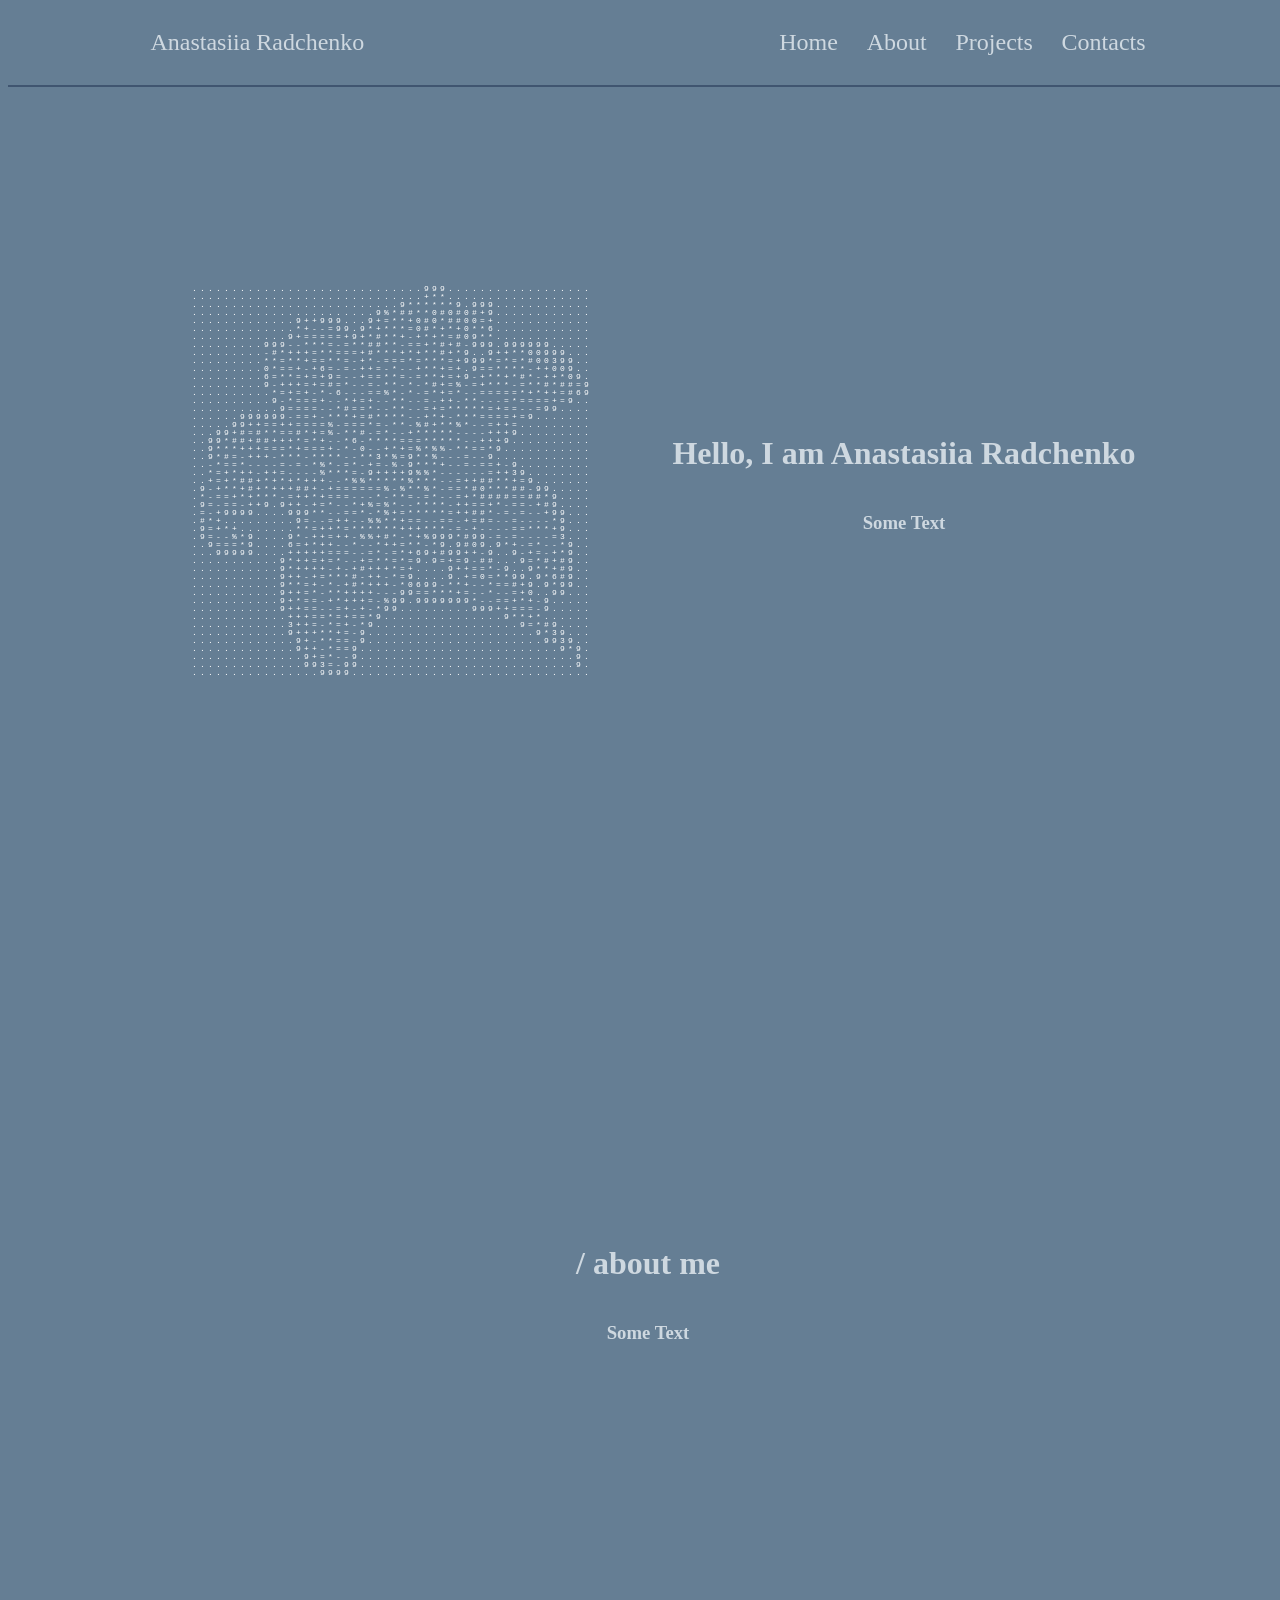
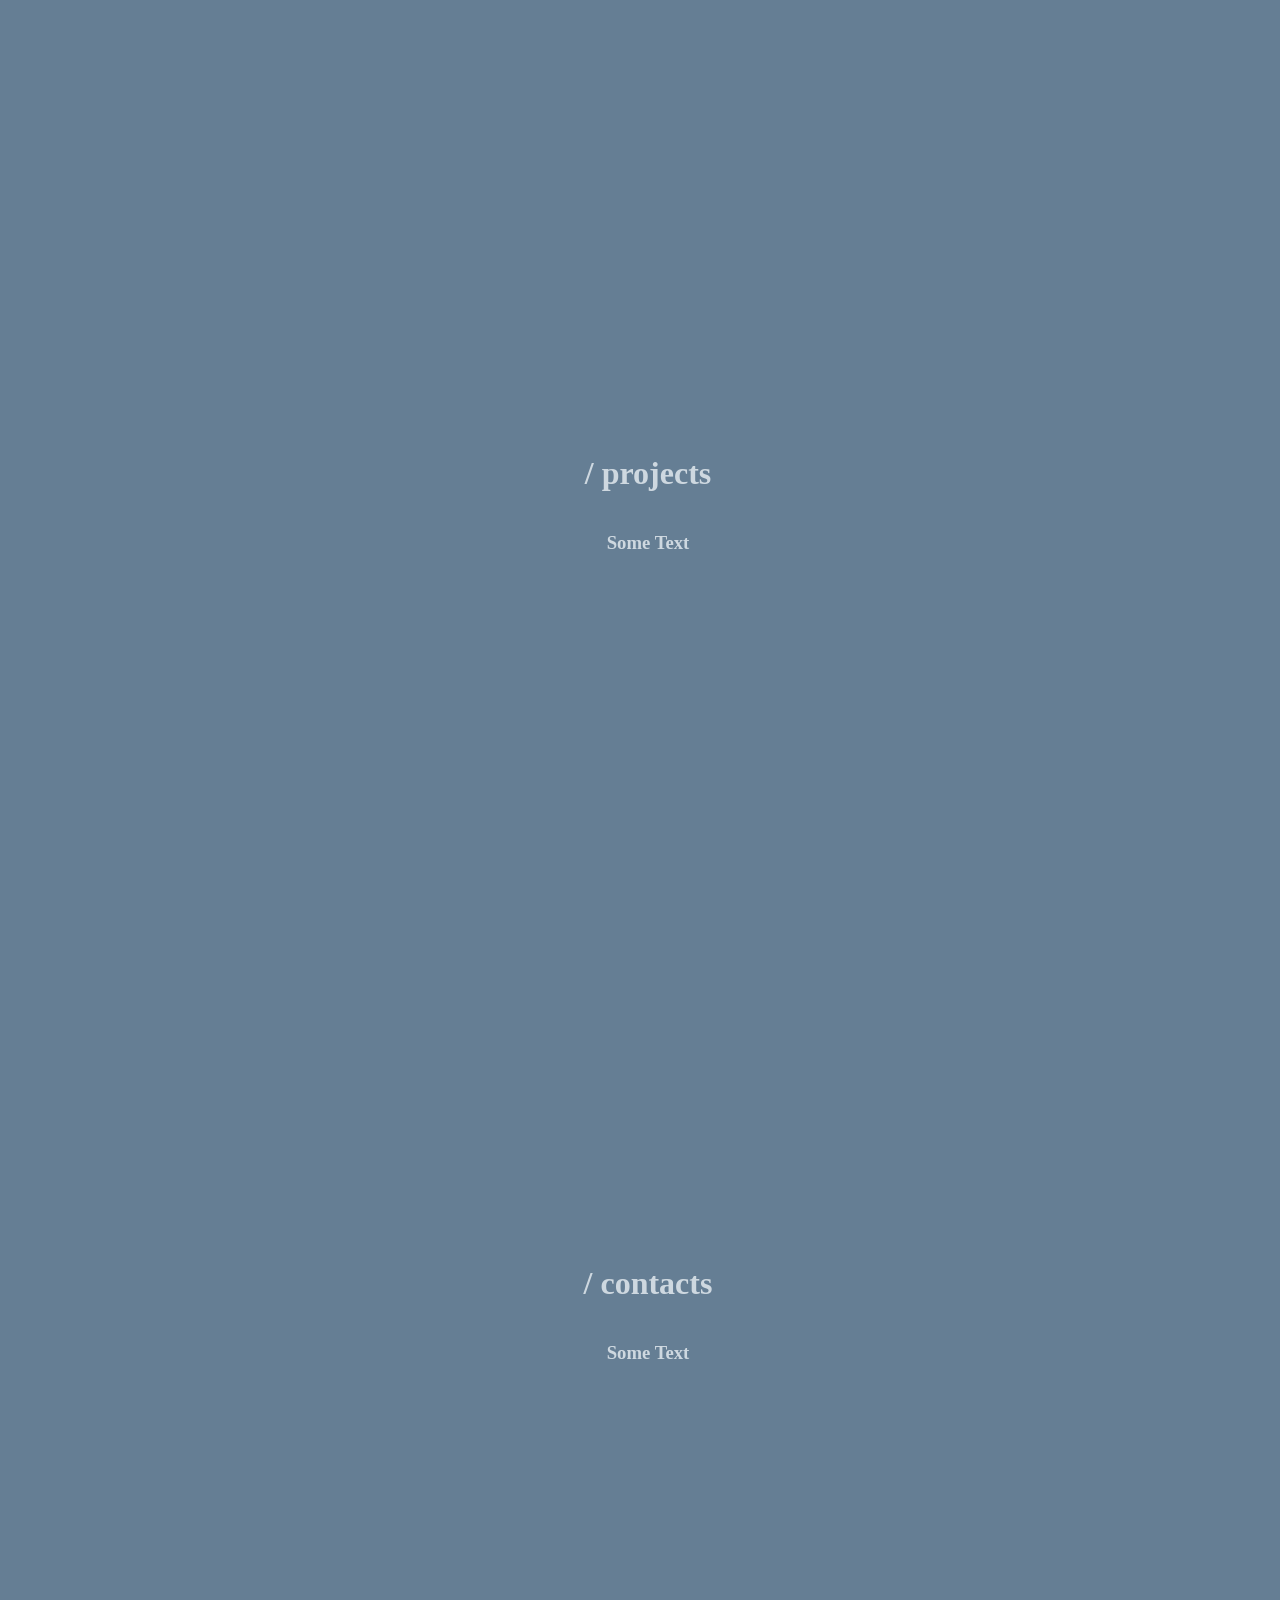
==== main.html @ add52564 "initial commit" ====
<!DOCTYPE html>
<html lang="en">
<head>
  <meta charset="UTF-8">
  <meta name="viewport" content="width=device-width, initial-scale=1.0">
  <title>Document</title>
  <link rel="stylesheet" href="/styles.css">
</head>
<body>
    <div class="navigation">
        <nav class="navbar">
            <ul>
                <li class="name"><a href="./main.html">Anastasiia Radchenko</a></li>
                <li><a href="#home">Home</a></li>
                <li><a href="#about">About</a></li>
                <li><a href="#projects">Projects</a></li>
                <li><a href="#contacts">Contacts</a></li>
            </ul>
        </nav>
    </div>

    <div class="app">
        <div class="home" id="home">
            <div class="home-something">
                <canvas id="myCanvas" class="bebe" style="width: 400px; height: 400px; cursor: crosshair; touch-action: none" width="400" height="400"></canvas>
            </div>
            <div class="home-intro">
                <h1>Hello, I am Anastasiia Radchenko</h1>
                <h3>Some Text</h3>
            </div>
        </div>

        <div id="about" class="about">
            <h1>/ about me</h1>
            <h3>Some Text</h3>
        </div>

        <div id="projects" class="projects">
            <h1>/ projects</h1>
            <h3>Some Text</h3>
        </div>

        <div id="contacts" class="projects">
            <h1>/ contacts</h1>
            <h3>Some Text</h3>
        </div>
    </div>

    <script src="/canvas.js"></script>
</body>
</html>
---- styles.css ----
body {
    display: flex;
    justify-content: center;
    width: 100%;
    background-color: rgb(101, 126, 148);
    color: rgb(206, 216, 224);
    overflow-y: auto;
    overflow-x: hidden;
}

html {
    scroll-behavior: smooth;
}

.app {
    display: flex;
    flex-direction: column;
    width: 80%;
    justify-content: center;
    padding-top: 70px;
}

.navbar {
    display: flex;
    flex-direction: row;
    justify-content: center;
    background-color:  rgb(101, 126, 148);
}

.navigation {
    justify-content: center;
    position: fixed;
    min-width: 100%;
    top: 0;
    z-index: 1000;
    margin-top: 0;
    border-bottom: solid rgb(64, 85, 112) 2px;
}

ul {
  list-style-type: none;
  margin: 0;
  padding: 1rem 0;
  display: flex;
  justify-content: center;
  width: 80%;
  margin: 0 auto;
}

ul li a {
    display: block;
    color: rgb(206, 216, 224);
    padding: 0.8rem 0.9rem;
    text-decoration: none;
    font-size: 1.5rem;
}

ul li a:hover {
    color: rgb(62, 88, 109);
}

li.name {
    margin-right: auto;
}

li.name a{
    display: flex;
    justify-content: flex-start;
    color: rgb(206, 216, 224);
}

.home {
    display: grid;
    grid-template-columns: 1fr 1fr;
    flex-direction: row;
    align-items: center;
    min-height: 90vh;
}

.home-intro {
    display: flex;
    flex-direction: column;
    align-items: center;
    justify-content: center10;
}

.home-something {
    display: flex;
    justify-content: center;
}

.about {
    display: flex;
    justify-content: center;
    flex-direction: column;
    align-items: center;
    min-height: 90vh;
}

.projects {
    display: flex;
    justify-content: center;
    flex-direction: column;
    align-items: center;
    min-height: 90vh;
}

.bebe {
    background-color: transparent;
}
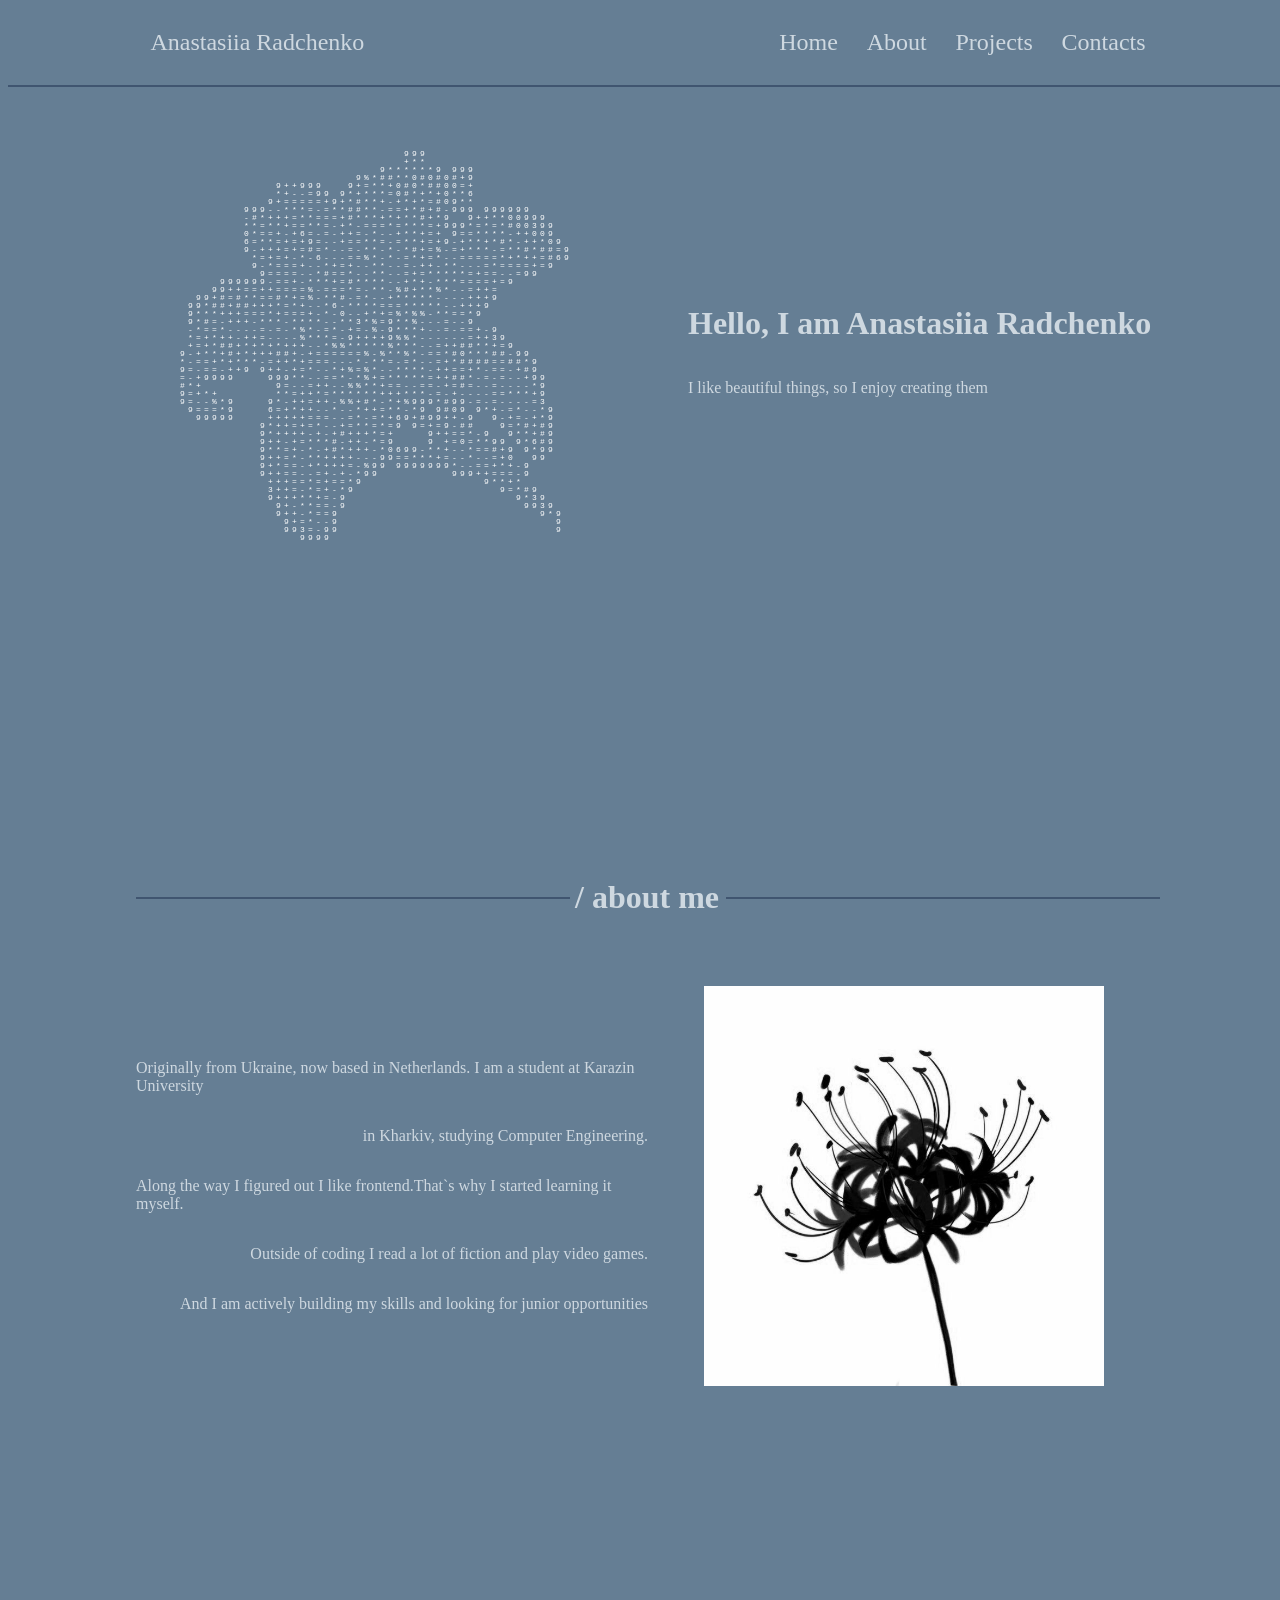
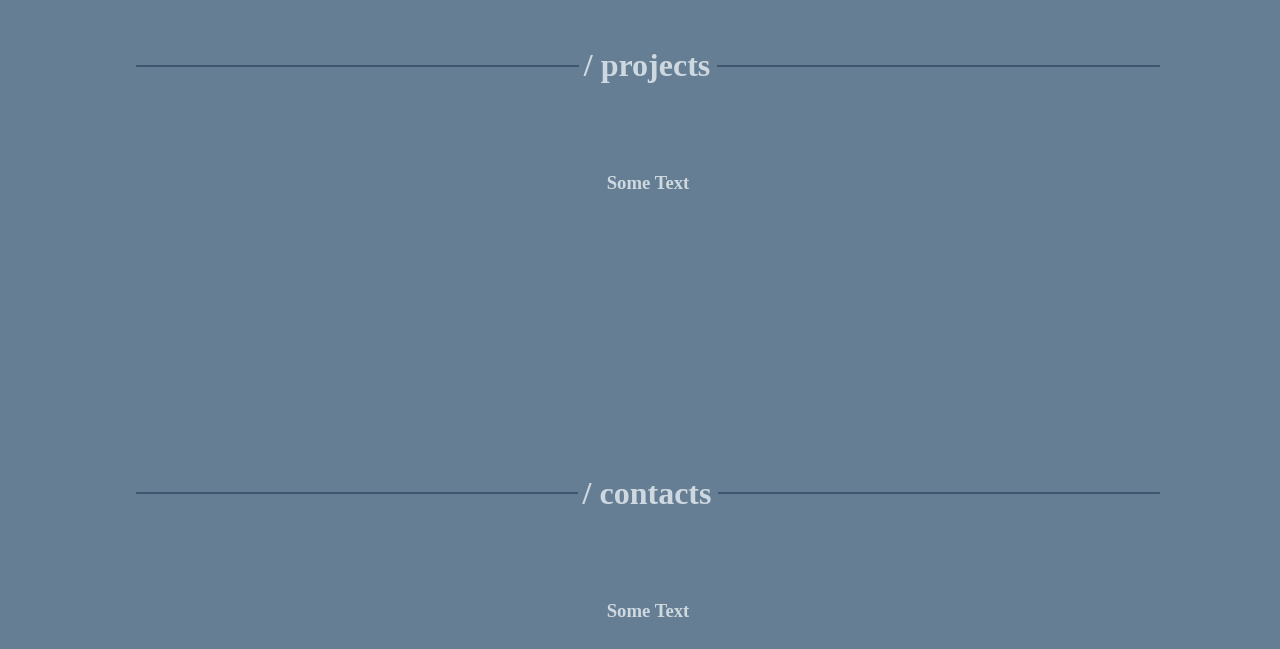
==== commit 8ab7b991: "filled about me section with example photo and text, added lines around section names" ====
--- a/main.html
+++ b/main.html
@@ -3,7 +3,7 @@
 <head>
   <meta charset="UTF-8">
   <meta name="viewport" content="width=device-width, initial-scale=1.0">
-  <title>Document</title>
+  <title>Anastasiia</title>
   <link rel="stylesheet" href="/styles.css">
 </head>
 <body>
@@ -26,22 +26,39 @@
             </div>
             <div class="home-intro">
                 <h1>Hello, I am Anastasiia Radchenko</h1>
-                <h3>Some Text</h3>
+                <p>I like beautiful things, so I enjoy creating them</p>
             </div>
         </div>
 
         <div id="about" class="about">
-            <h1>/ about me</h1>
-            <h3>Some Text</h3>
+            <div class="section-name">
+                <h1>/ about me</h1>
+            </div>
+            <div class="about-content">
+                <div class="about-text">
+                    <p>Originally from Ukraine, now based in Netherlands. I am a student at Karazin University</p> 
+                    <p>in Kharkiv, studying Computer Engineering.</p>
+                    <p>Along the way I figured out I like frontend.That`s why I started learning it myself.</p>
+                    <p>Outside of coding I read a lot of fiction and play video games.</p>
+                    <p>And I am actively building my skills and looking for junior opportunities</p>
+                </div>
+                <div class="about-photo-container">
+                    <img src="/examplephoto.jpg" alt="Photo of Anastasiia" class="about-photo">
+                </div>
+            </div>
         </div>
 
         <div id="projects" class="projects">
-            <h1>/ projects</h1>
+            <div class="section-name">
+                <h1>/ projects</h1>
+            </div>
             <h3>Some Text</h3>
         </div>
 
         <div id="contacts" class="projects">
-            <h1>/ contacts</h1>
+            <div class="section-name">
+                <h1>/ contacts</h1>
+            </div>
             <h3>Some Text</h3>
         </div>
     </div>
--- a/styles.css
+++ b/styles.css
@@ -18,6 +18,7 @@
     width: 80%;
     justify-content: center;
     padding-top: 70px;
+    row-gap: 15rem;
 }
 
 .navbar {
@@ -69,19 +70,45 @@
     color: rgb(206, 216, 224);
 }
 
+
+.section-name {
+    width: 100%;
+    margin-bottom: 3rem;
+}
+
+.section-name h1 {
+    display: flex;
+    align-items: center;
+}
+
+.section-name h1::before{
+    content: "";
+    flex: 1;
+    border-top: solid rgb(64, 85, 112) 2px;
+    margin-right: 5px;
+}
+
+.section-name h1::after{
+    content: "";
+    flex: 1;
+    border-top: solid rgb(64, 85, 112) 2px;
+    margin-left: 7px;
+}
+
 .home {
     display: grid;
     grid-template-columns: 1fr 1fr;
+    column-gap: 5rem;
     flex-direction: row;
     align-items: center;
-    min-height: 90vh;
+    min-height: 60vh;
 }
 
 .home-intro {
     display: flex;
     flex-direction: column;
-    align-items: center;
-    justify-content: center10;
+    align-items: start;
+    justify-content: center;
 }
 
 .home-something {
@@ -94,7 +121,33 @@
     justify-content: center;
     flex-direction: column;
     align-items: center;
-    min-height: 90vh;
+}
+
+.about-content {
+    display: grid;
+    grid-template-columns: 1fr 1fr;
+    width: 100%;;
+}
+
+.about-text {
+    display: flex;
+    grid-column: 1;
+    flex-direction: column;
+    align-items: end;
+    justify-content: center;
+}
+
+.about-photo-container {
+    grid: 2;
+    width: 100%;
+    display: flex;
+    justify-content: center;    
+    align-items: center;
+}
+
+.about-photo {
+    height: 400px;
+    width: 400px;
 }
 
 .projects {
@@ -102,7 +155,6 @@
     justify-content: center;
     flex-direction: column;
     align-items: center;
-    min-height: 90vh;
 }
 
 .bebe {
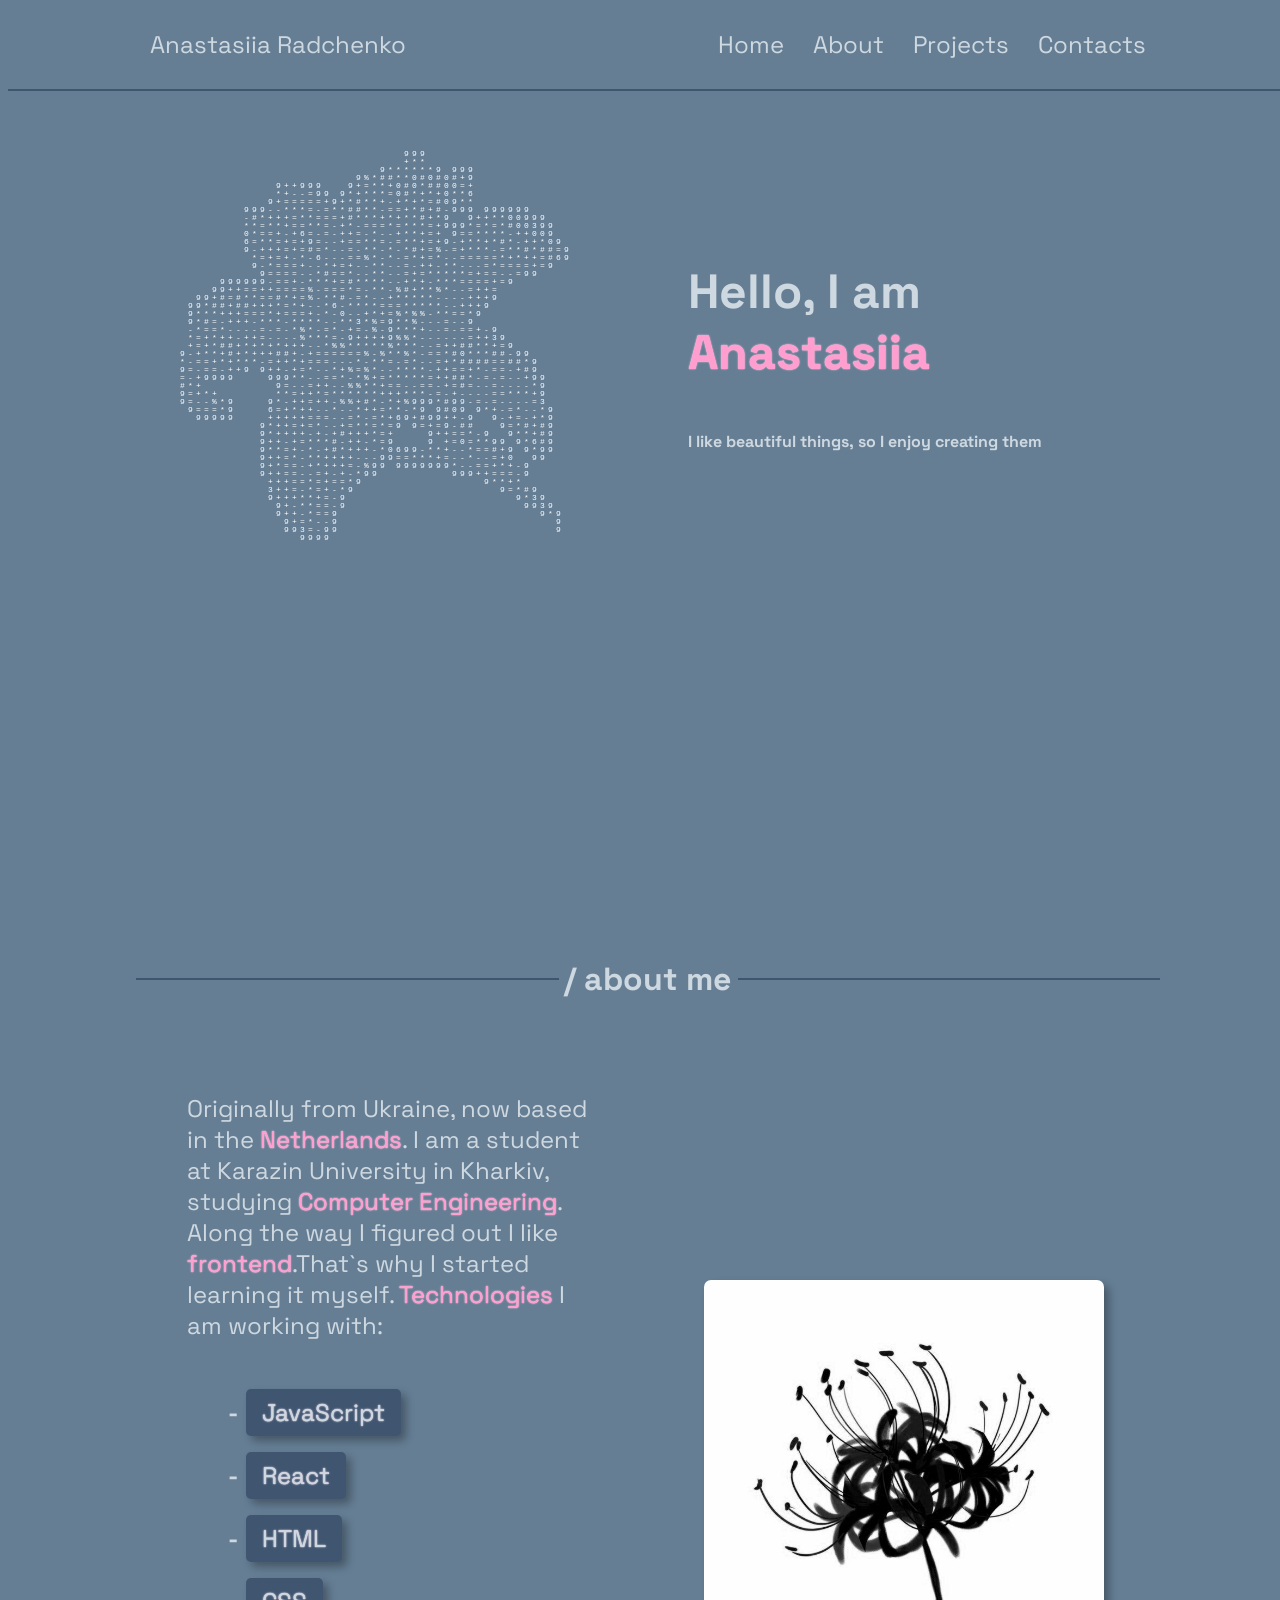
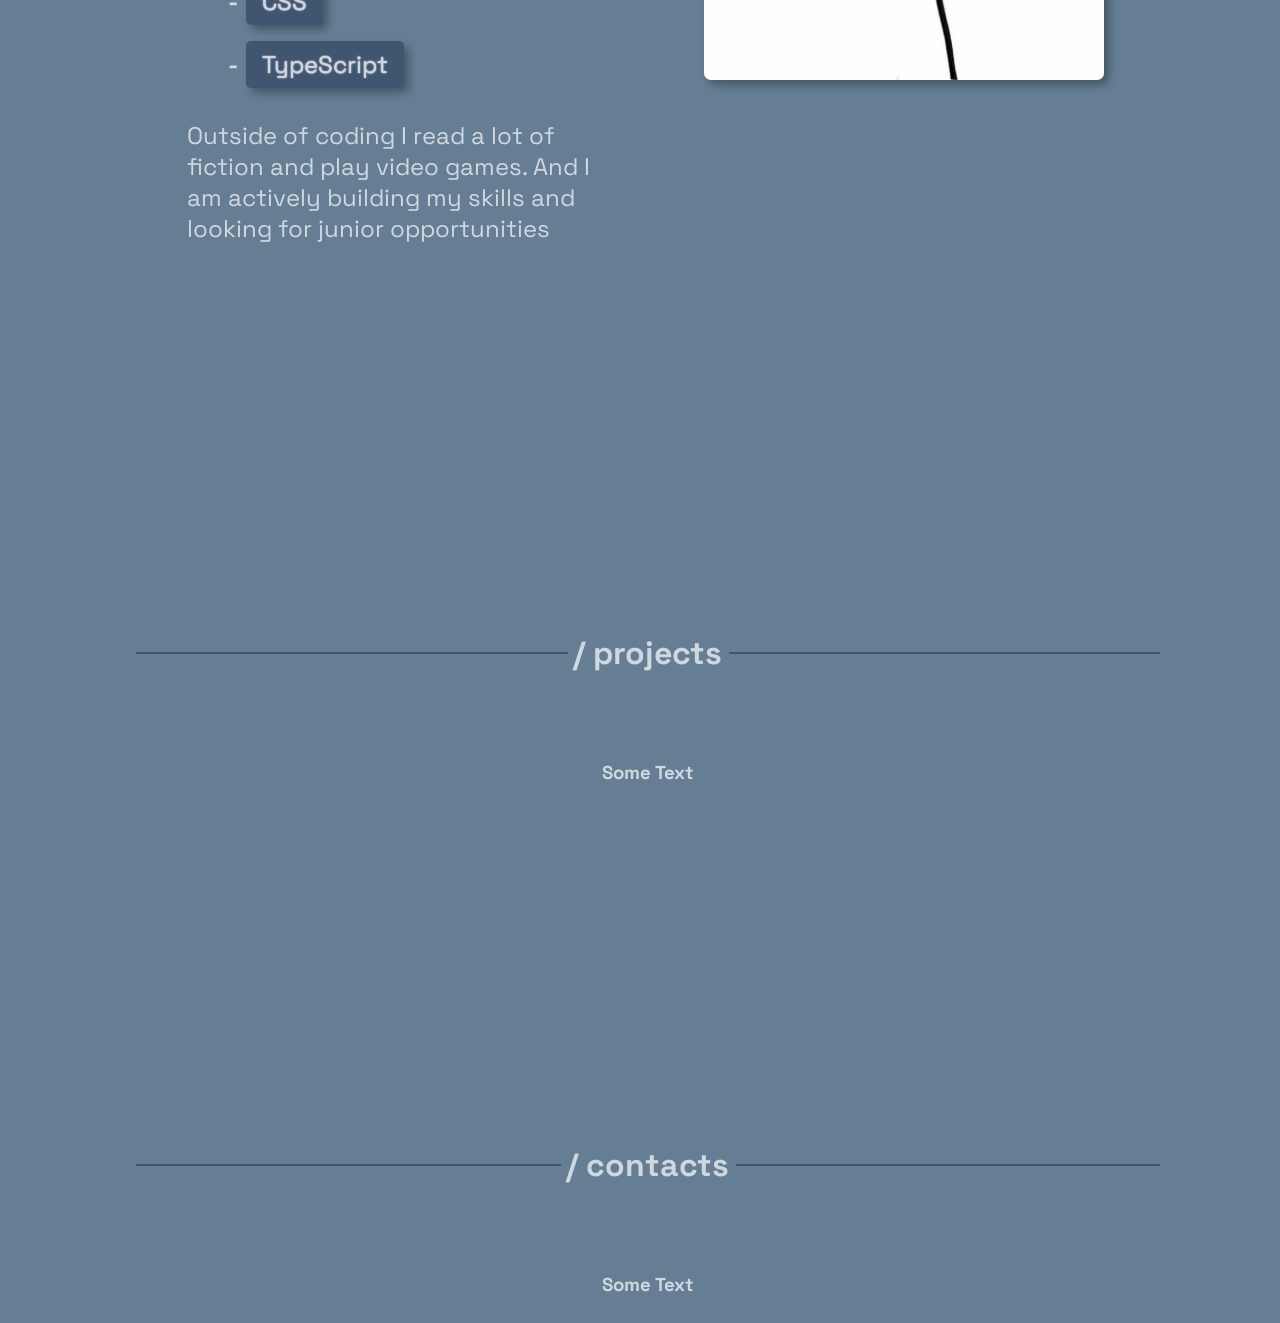
==== commit 98ad666b: "added text styling in about block" ====
--- a/main.html
+++ b/main.html
@@ -1,10 +1,13 @@
 <!DOCTYPE html>
 <html lang="en">
 <head>
-  <meta charset="UTF-8">
-  <meta name="viewport" content="width=device-width, initial-scale=1.0">
-  <title>Anastasiia</title>
-  <link rel="stylesheet" href="/styles.css">
+    <meta charset="UTF-8">
+    <meta name="viewport" content="width=device-width, initial-scale=1.0">
+    <title>Anastasiia</title>
+    <link rel="stylesheet" href="/styles.css">
+    <link rel="preconnect" href="https://fonts.googleapis.com">
+    <link rel="preconnect" href="https://fonts.gstatic.com" crossorigin>
+    <link href="https://fonts.googleapis.com/css2?family=Space+Grotesk:wght@300..700&display=swap" rel="stylesheet">
 </head>
 <body>
     <div class="navigation">
@@ -22,10 +25,10 @@
     <div class="app">
         <div class="home" id="home">
             <div class="home-something">
-                <canvas id="myCanvas" class="bebe" style="width: 400px; height: 400px; cursor: crosshair; touch-action: none" width="400" height="400"></canvas>
+                <canvas id="myCanvas" class="canvas" style="width: 400px; height: 400px; cursor: crosshair; touch-action: none" width="400" height="400"></canvas>
             </div>
             <div class="home-intro">
-                <h1>Hello, I am Anastasiia Radchenko</h1>
+                <h1>Hello, I am <span style="color: rgb(255, 158, 207); text-shadow:0 0 2px rgb(255, 187, 221), 0 0 1px rgb(255, 187, 221)">Anastasiia</span></h1>
                 <p>I like beautiful things, so I enjoy creating them</p>
             </div>
         </div>
@@ -36,11 +39,19 @@
             </div>
             <div class="about-content">
                 <div class="about-text">
-                    <p>Originally from Ukraine, now based in Netherlands. I am a student at Karazin University</p> 
-                    <p>in Kharkiv, studying Computer Engineering.</p>
-                    <p>Along the way I figured out I like frontend.That`s why I started learning it myself.</p>
-                    <p>Outside of coding I read a lot of fiction and play video games.</p>
-                    <p>And I am actively building my skills and looking for junior opportunities</p>
+                    <p>Originally from Ukraine, now based in the <span style="color: rgb(255, 158, 207); text-shadow:0 0 2px rgb(255, 187, 221), 0 0 1px rgb(255, 187, 221)">Netherlands</span>. I am a student at Karazin University
+                    in Kharkiv, studying <span style="color: rgb(255, 158, 207); text-shadow:0 0 2px rgb(255, 187, 221), 0 0 1px rgb(255, 187, 221)">Computer Engineering</span>.
+                    Along the way I figured out I like <span style="color: rgb(255, 158, 207); text-shadow:0 0 2px rgb(255, 187, 221), 0 0 1px rgb(255, 187, 221)">frontend</span>.That`s why I started learning it myself.
+                    <span style="color: rgb(255, 158, 207); text-shadow:0 0 2px rgb(255, 187, 221), 0 0 1px rgb(255, 187, 221)">Technologies</span> I am working with:
+                    <ul class="techs">
+                        <li><span class="dash">-</span><span class="tech-span"><span style="color: rgb(206, 216, 224); text-shadow:0 0 2px rgb(211, 221, 229), 0 0 1px rgb(255, 187, 221)">JavaScript</span></span></li>
+                        <li><span class="dash">-</span><span class="tech-span"><span style="color: rgb(206, 216, 224); text-shadow:0 0 2px rgb(211, 221, 229), 0 0 1px rgb(255, 187, 221)">React</span></span></li>
+                        <li><span class="dash">-</span><span class="tech-span"><span style="color: rgb(206, 216, 224); text-shadow:0 0 2px rgb(211, 221, 229), 0 0 1px rgb(255, 187, 221)">HTML</span></span></li>
+                        <li><span class="dash">-</span><span class="tech-span"><span style="color: rgb(206, 216, 224); text-shadow:0 0 2px rgb(211, 221, 229), 0 0 1px rgb(255, 187, 221)">CSS</span></span></li>
+                        <li><span class="dash">-</span><span class="tech-span"><span style="color: rgb(206, 216, 224); text-shadow:0 0 2px rgb(211, 221, 229), 0 0 1px rgb(255, 187, 221)">TypeScript</span></span></li>
+                    </ul>
+                    Outside of coding I read a lot of fiction and play video games.
+                    And I am actively building my skills and looking for junior opportunities</p>
                 </div>
                 <div class="about-photo-container">
                     <img src="/examplephoto.jpg" alt="Photo of Anastasiia" class="about-photo">
--- a/styles.css
+++ b/styles.css
@@ -6,6 +6,7 @@
     color: rgb(206, 216, 224);
     overflow-y: auto;
     overflow-x: hidden;
+    font-family: 'Space Grotesk', sans-serif;
 }
 
 html {
@@ -74,6 +75,7 @@
 .section-name {
     width: 100%;
     margin-bottom: 3rem;
+    margin-top: 5rem;
 }
 
 .section-name h1 {
@@ -104,16 +106,23 @@
     min-height: 60vh;
 }
 
+.home h1 {
+    font-size: 3rem;
+    font-weight: 900;
+}
+
 .home-intro {
     display: flex;
     flex-direction: column;
     align-items: start;
     justify-content: center;
+    font-weight: 700;
 }
 
 .home-something {
     display: flex;
     justify-content: center;
+    align-items: center;
 }
 
 .about {
@@ -126,15 +135,19 @@
 .about-content {
     display: grid;
     grid-template-columns: 1fr 1fr;
-    width: 100%;;
+    width: 100%;
+    align-items: center;
 }
 
 .about-text {
     display: flex;
     grid-column: 1;
-    flex-direction: column;
-    align-items: end;
-    justify-content: center;
+    width: 80%;
+    flex-direction: column;
+    align-items: center;
+    justify-content: center;
+    font-size: 1.5rem;
+    margin: 0 auto;
 }
 
 .about-photo-container {
@@ -148,6 +161,42 @@
 .about-photo {
     height: 400px;
     width: 400px;
+    border-radius: 7px;
+    box-shadow: 5px 5px 8px rgba(0, 0, 0, 0.3);
+}
+
+.about-photo:hover {
+    transform: scale(1.05);
+    transition: transform 0.3s ease;
+}
+
+.techs {
+    display: flex;
+    flex-direction: column;
+    justify-content: center;
+    flex-wrap: wrap;
+    margin-top: 0.5rem;
+}
+
+.techs li {
+    margin-bottom: 1rem;
+    display: flex;
+    flex-direction: row;
+}
+
+.tech-span {
+    background-color: rgb(64, 85, 112);
+    padding: 0.5rem 1rem;
+    border-radius: 5px;
+    box-shadow: 5px 5px 8px rgba(0, 0, 0, 0.3);
+}
+
+.dash {
+    font-weight: 900;
+    background-color: transparent;
+    display: flex;
+    align-items: center;
+    margin-right: 0.5rem;
 }
 
 .projects {
@@ -157,6 +206,6 @@
     align-items: center;
 }
 
-.bebe {
+.canvas {
     background-color: transparent;
 }
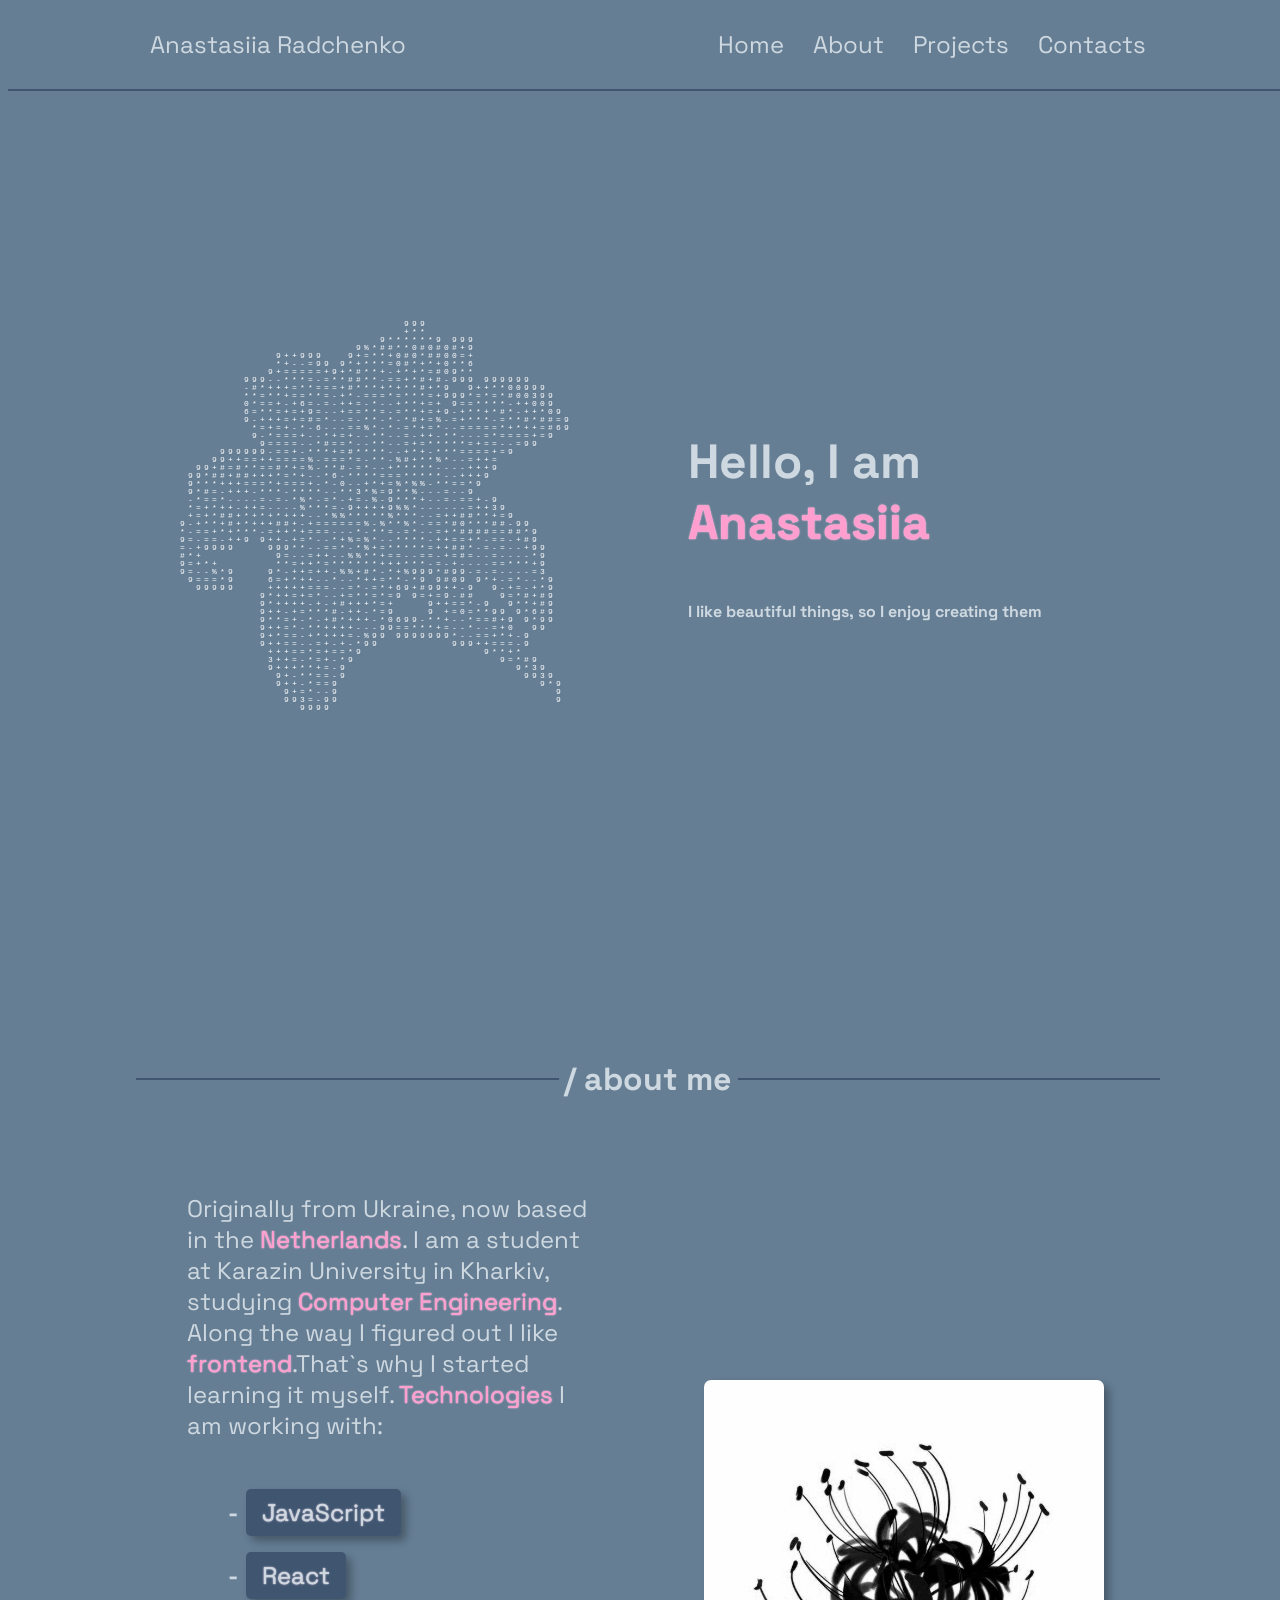
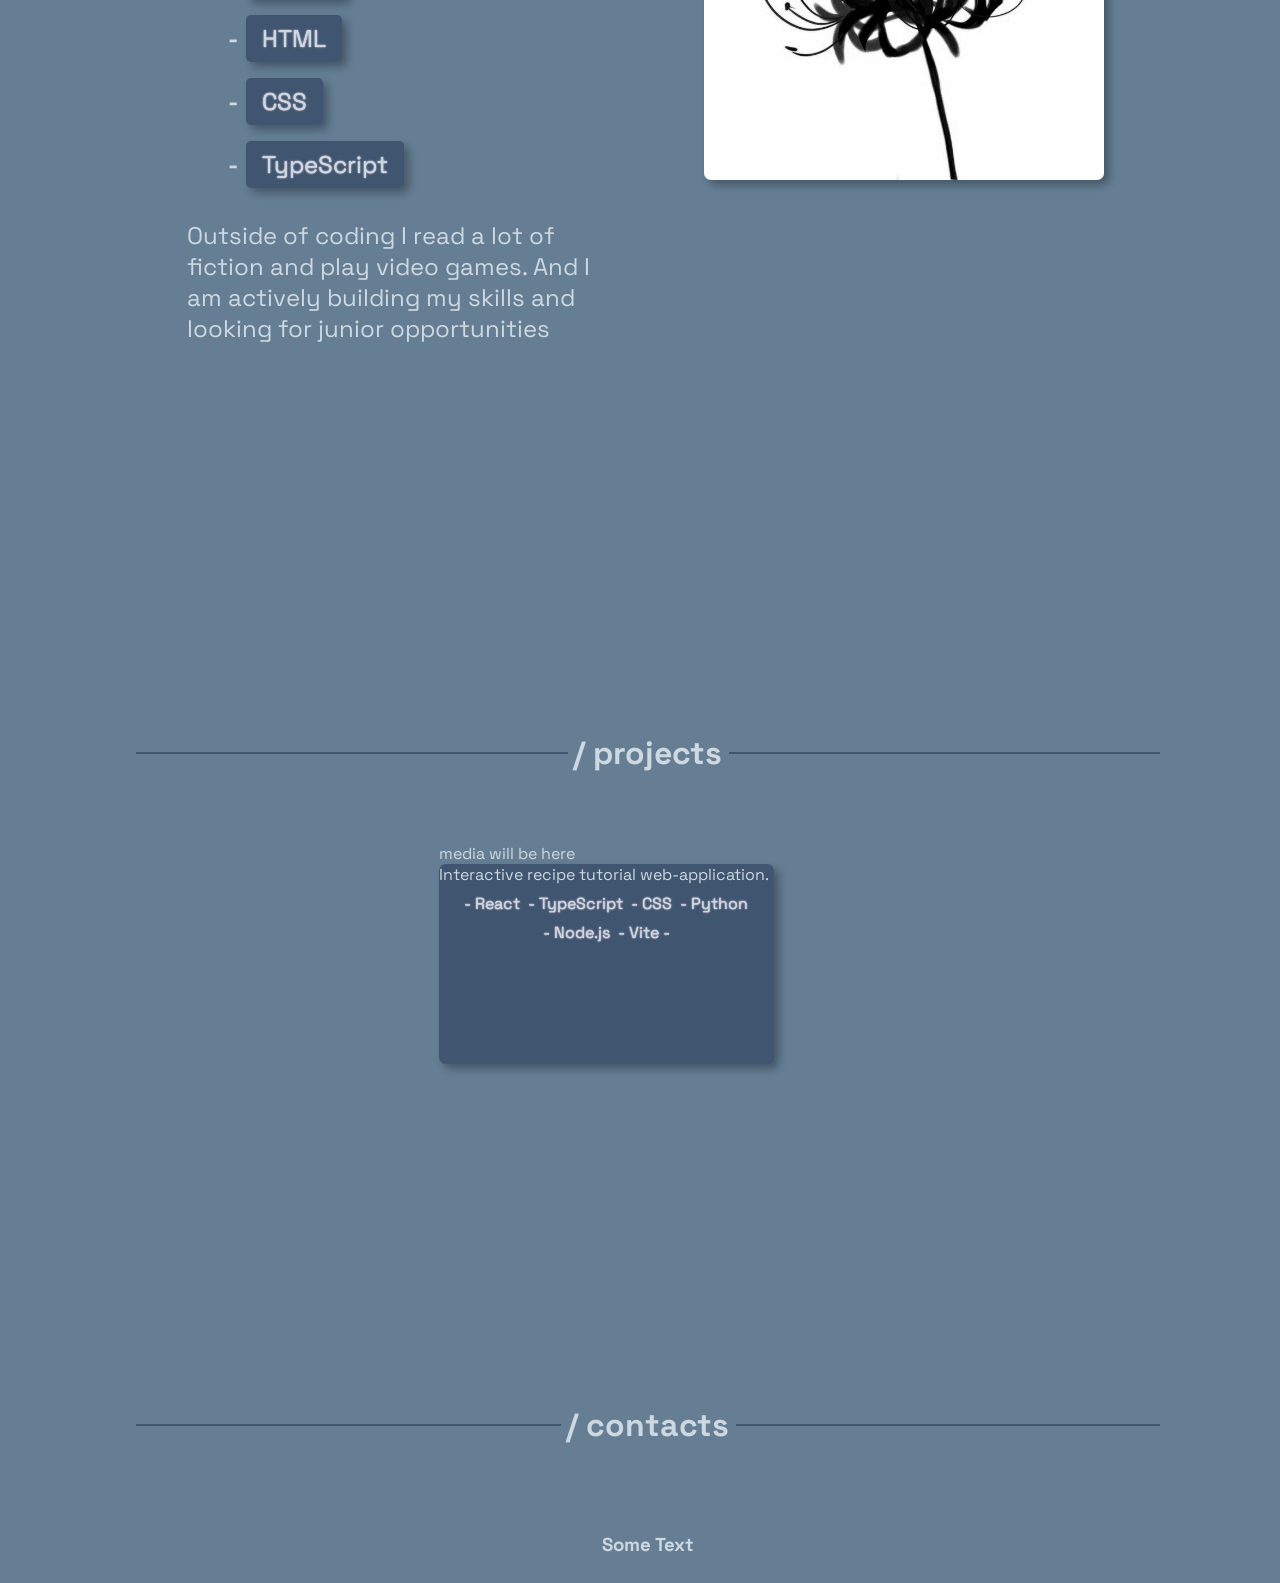
==== commit 04bf790a: "added card conteiner for projects display" ====
--- a/main.html
+++ b/main.html
@@ -63,7 +63,23 @@
             <div class="section-name">
                 <h1>/ projects</h1>
             </div>
-            <h3>Some Text</h3>
+            <div class="card-container">
+                <div class="media-carousel">
+                        media will be here
+                    </div>
+                <div class="project-card">
+                    
+                    <span class="project-title">Interactive recipe tutorial web-application.</span>
+                    <div class="used-techs">
+                        <span style="color: rgb(206, 216, 224); text-shadow:0 0 2px rgb(211, 221, 229), 0 0 1px rgb(255, 187, 221)">- React</span>
+                        <span style="color: rgb(206, 216, 224); text-shadow:0 0 2px rgb(211, 221, 229), 0 0 1px rgb(255, 187, 221)">- TypeScript</span>
+                        <span style="color: rgb(206, 216, 224); text-shadow:0 0 2px rgb(211, 221, 229), 0 0 1px rgb(255, 187, 221)">- CSS</span>
+                        <span style="color: rgb(206, 216, 224); text-shadow:0 0 2px rgb(211, 221, 229), 0 0 1px rgb(255, 187, 221)">- Python</span>
+                        <span style="color: rgb(206, 216, 224); text-shadow:0 0 2px rgb(211, 221, 229), 0 0 1px rgb(255, 187, 221)">- Node.js</span>
+                        <span style="color: rgb(206, 216, 224); text-shadow:0 0 2px rgb(211, 221, 229), 0 0 1px rgb(255, 187, 221)">- Vite -</span>
+                    </div>  
+                </div>
+            </div>
         </div>
 
         <div id="contacts" class="projects">
--- a/styles.css
+++ b/styles.css
@@ -102,8 +102,8 @@
     grid-template-columns: 1fr 1fr;
     column-gap: 5rem;
     flex-direction: row;
-    align-items: center;
-    min-height: 60vh;
+    margin-top: 15rem;
+    align-items: center;
 }
 
 .home h1 {
@@ -206,6 +206,25 @@
     align-items: center;
 }
 
+.project-card {
+    width: 80%;
+    height: 200px;
+    background-color: rgb(64, 85, 112);
+    border-radius: 7px;
+    box-shadow: 5px 5px 8px rgba(0, 0, 0, 0.3);
+}
+
+.used-techs {
+    display: flex;
+    flex-direction: row;
+    flex-wrap: wrap;
+    gap: 0.5rem;
+    justify-content: center;
+    margin-top: 0.5rem;
+}
+
+
+
 .canvas {
     background-color: transparent;
 }
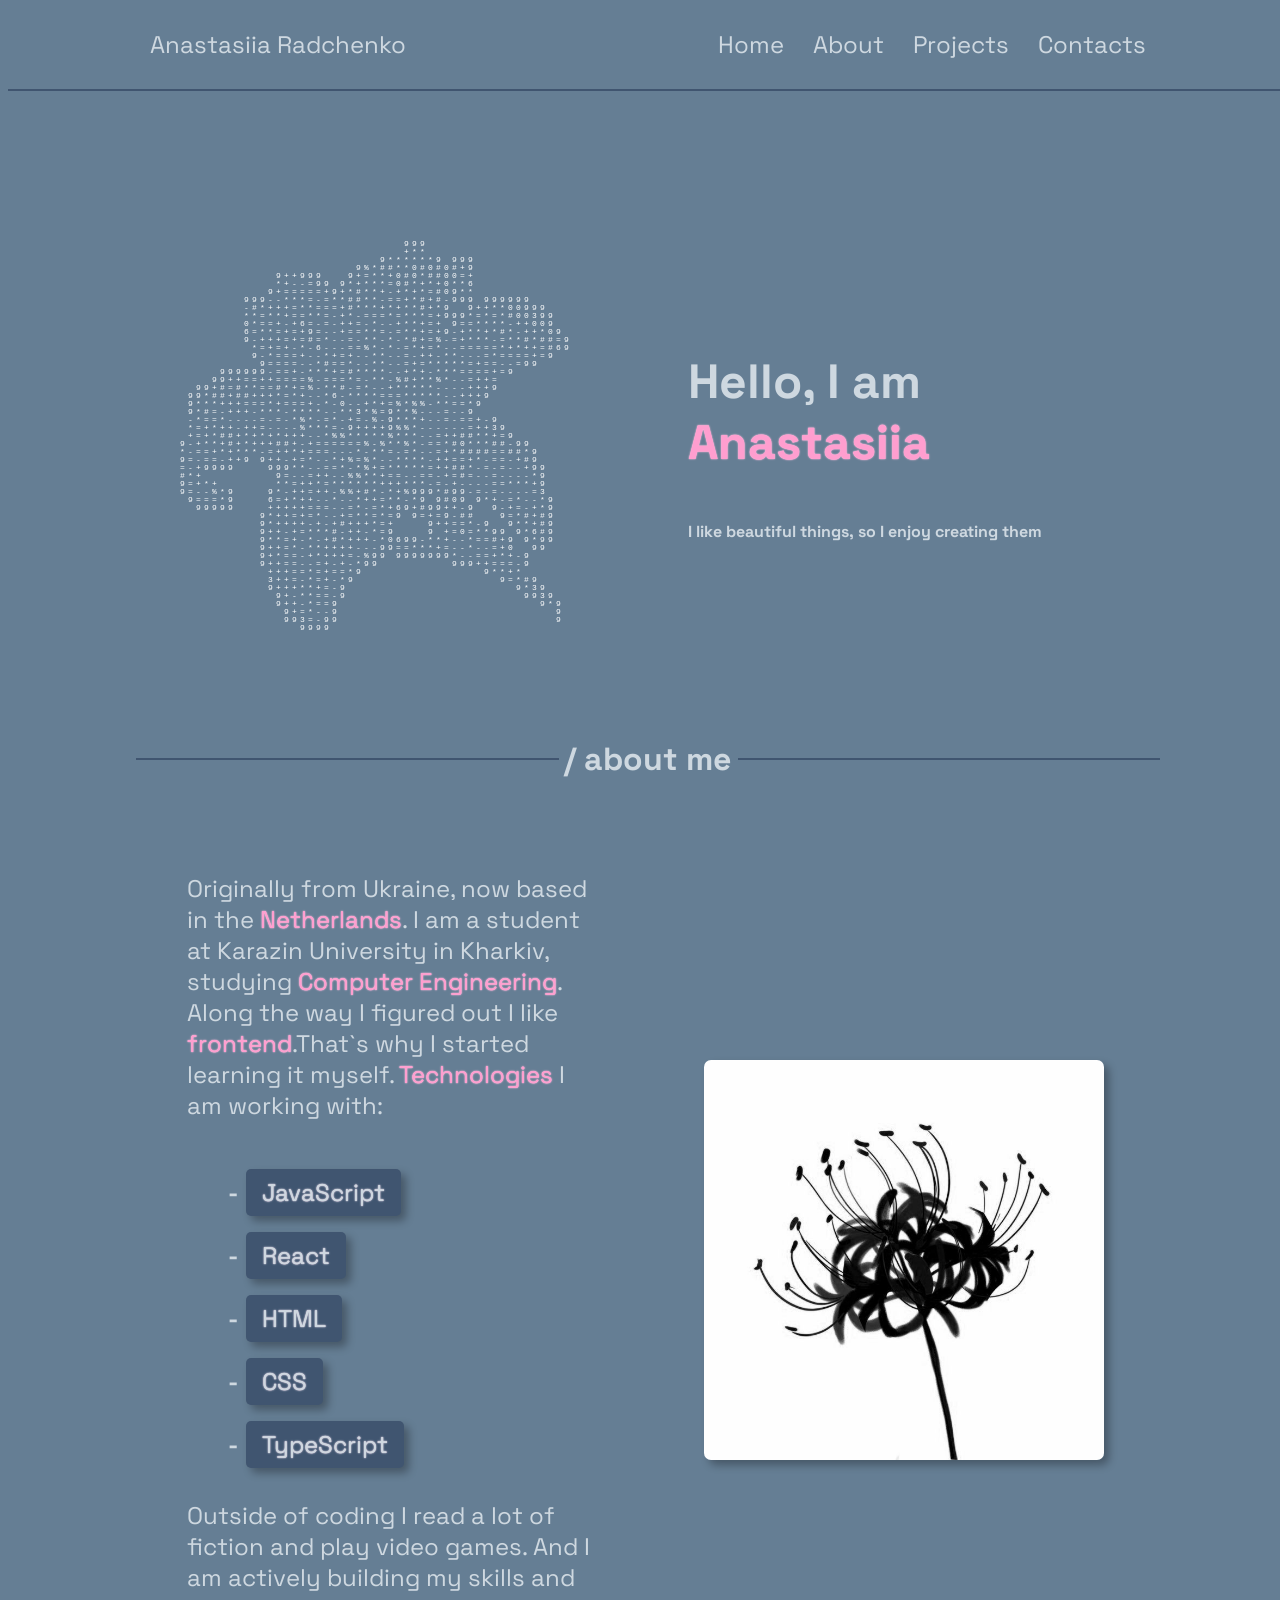
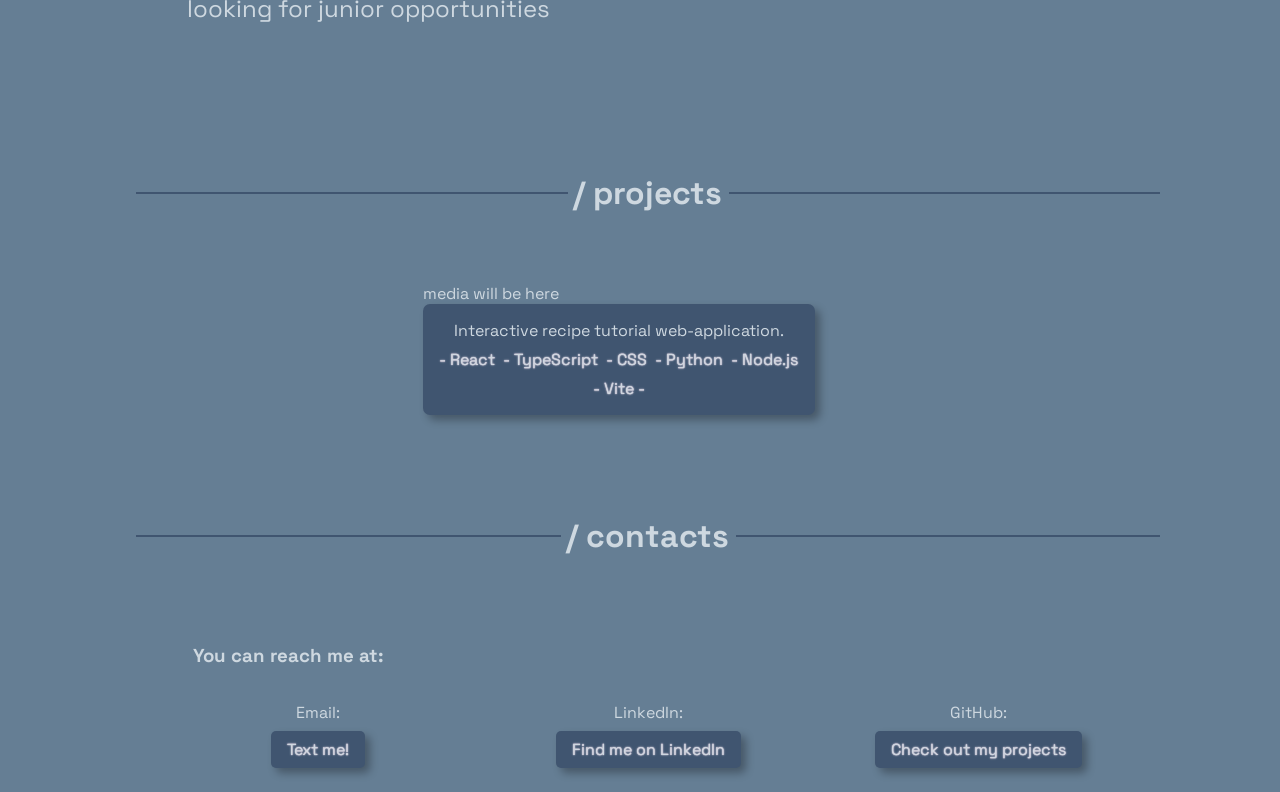
==== commit 2039fc1d: "added contact styling, styled project-card" ====
--- a/main.html
+++ b/main.html
@@ -68,7 +68,6 @@
                         media will be here
                     </div>
                 <div class="project-card">
-                    
                     <span class="project-title">Interactive recipe tutorial web-application.</span>
                     <div class="used-techs">
                         <span style="color: rgb(206, 216, 224); text-shadow:0 0 2px rgb(211, 221, 229), 0 0 1px rgb(255, 187, 221)">- React</span>
@@ -82,11 +81,18 @@
             </div>
         </div>
 
-        <div id="contacts" class="projects">
+        <div id="contacts" class="contacts">
             <div class="section-name">
                 <h1>/ contacts</h1>
             </div>
-            <h3>Some Text</h3>
+            <div class="contact-info">
+                <h3>You can reach me at:</h3>
+                <ul class="contact-list">
+                    <li>Email: <span style="color: rgb(206, 216, 224); text-shadow:0 0 2px rgb(211, 221, 229), 0 0 1px rgb(255, 187, 221)">Text me!</span></li>
+                    <li>LinkedIn: <span style="color: rgb(206, 216, 224); text-shadow:0 0 2px rgb(211, 221, 229), 0 0 1px rgb(255, 187, 221)">Find me on LinkedIn</span></li>
+                    <li>GitHub: <span style="color: rgb(206, 216, 224); text-shadow:0 0 2px rgb(211, 221, 229), 0 0 1px rgb(255, 187, 221)">Check out my projects</span></li>
+                </ul>
+            </div>
         </div>
     </div>
 
--- a/styles.css
+++ b/styles.css
@@ -17,9 +17,7 @@
     display: flex;
     flex-direction: column;
     width: 80%;
-    justify-content: center;
     padding-top: 70px;
-    row-gap: 15rem;
 }
 
 .navbar {
@@ -102,7 +100,7 @@
     grid-template-columns: 1fr 1fr;
     column-gap: 5rem;
     flex-direction: row;
-    margin-top: 15rem;
+    margin-top: 10rem;
     align-items: center;
 }
 
@@ -201,17 +199,21 @@
 
 .projects {
     display: flex;
-    justify-content: center;
-    flex-direction: column;
-    align-items: center;
+    flex-direction: column;
+    align-items: center;
+    justify-content: flex-end;
 }
 
 .project-card {
     width: 80%;
-    height: 200px;
+    height: auto;
     background-color: rgb(64, 85, 112);
     border-radius: 7px;
     box-shadow: 5px 5px 8px rgba(0, 0, 0, 0.3);
+    padding: 1rem;
+    display: flex;
+    align-items: center;
+    flex-direction: column;
 }
 
 .used-techs {
@@ -223,7 +225,47 @@
     margin-top: 0.5rem;
 }
 
-
+.contacts {
+    display: flex;
+    flex-direction: column;
+    align-items: center;
+    justify-content: center;
+    width: 100%;
+}
+
+.contacts-info {
+    display: flex;
+    font-size: 1.5rem;
+}
+
+.contact-list {
+    display: flex;
+    flex-direction: row;
+    gap: 5rem;
+    justify-content: center;
+    margin-top: 1rem;
+}
+
+.contact-list li {
+    display: flex;
+    flex-direction: column;
+    align-items: center;
+    min-width: 250px;
+}
+
+.contact-list li span {
+    background-color: rgb(64, 85, 112);
+    padding: 0.5rem 1rem;
+    border-radius: 5px;
+    box-shadow: 5px 5px 8px rgba(0, 0, 0, 0.3);
+    margin-top: 0.5rem;
+    cursor: pointer;
+}
+
+.contact-list li span:hover {
+    transform: scale(1.05);
+    transition: transform 0.3s ease;
+}
 
 .canvas {
     background-color: transparent;
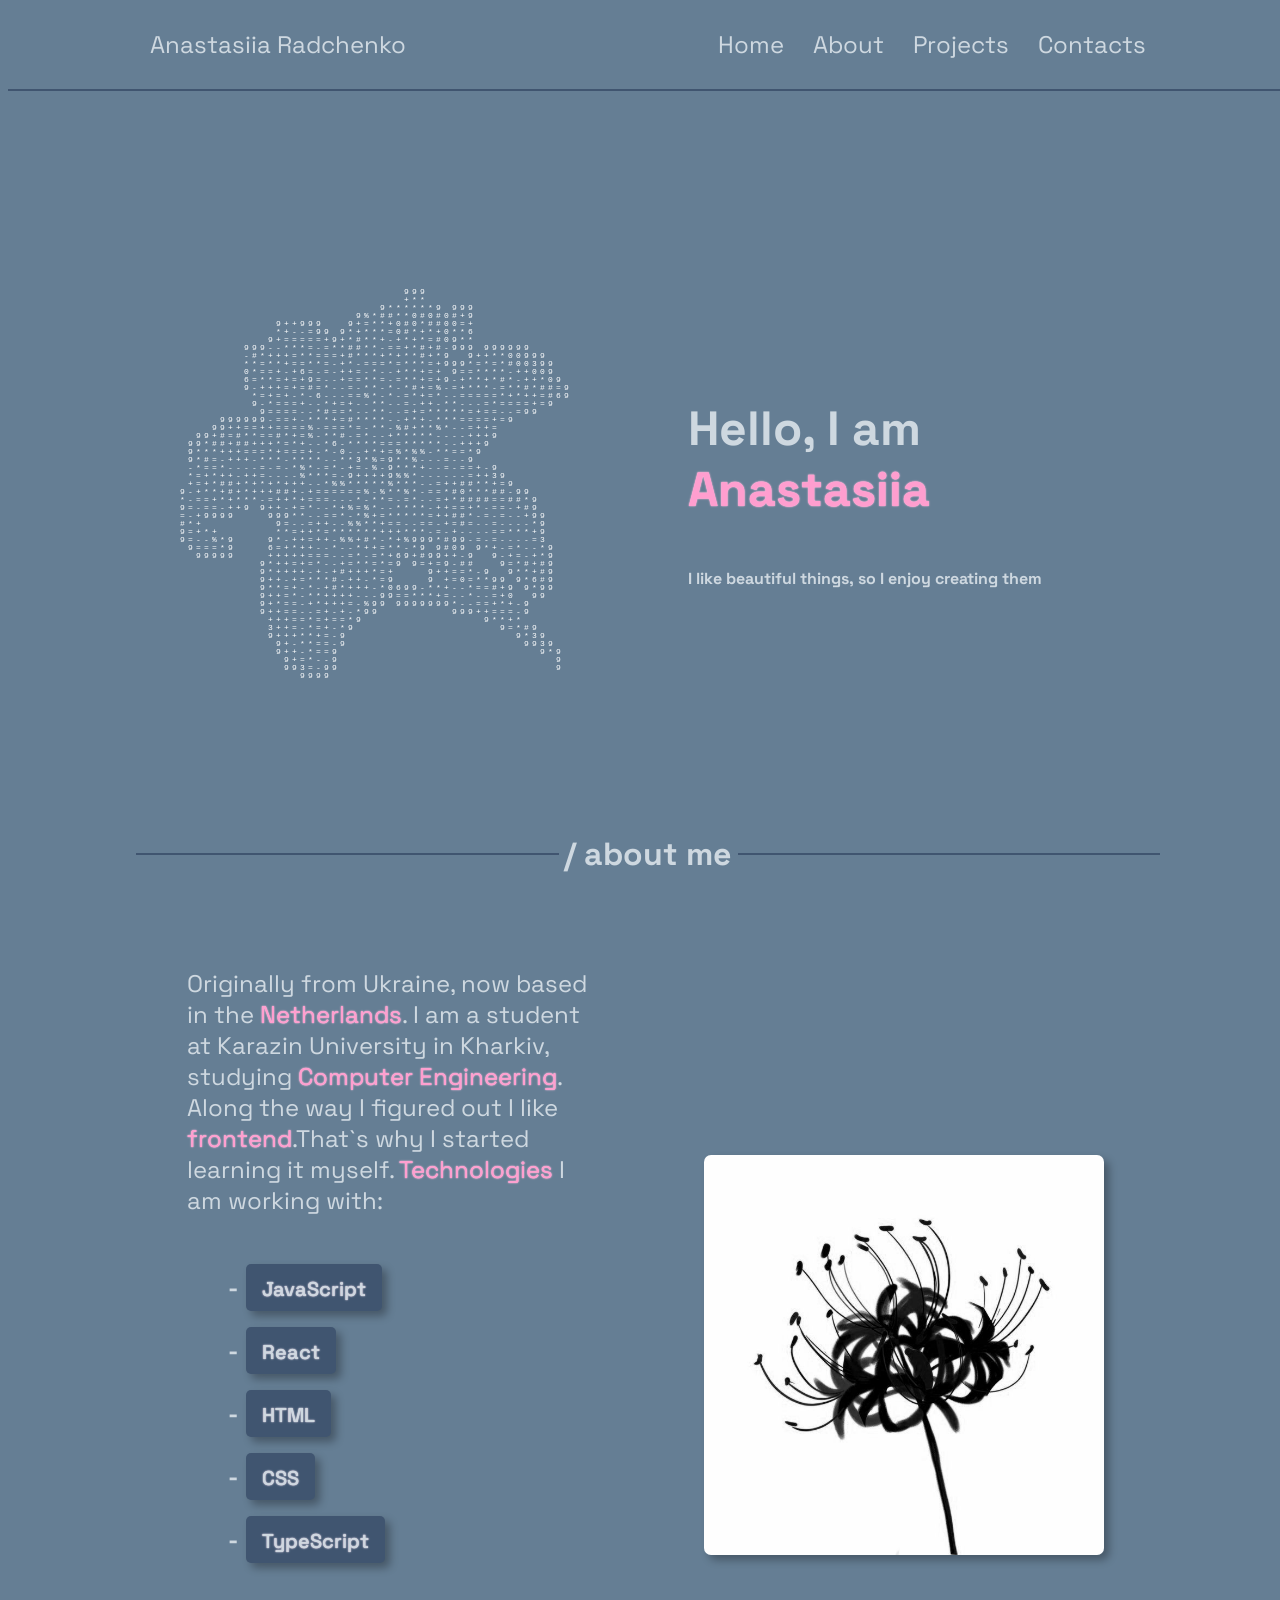
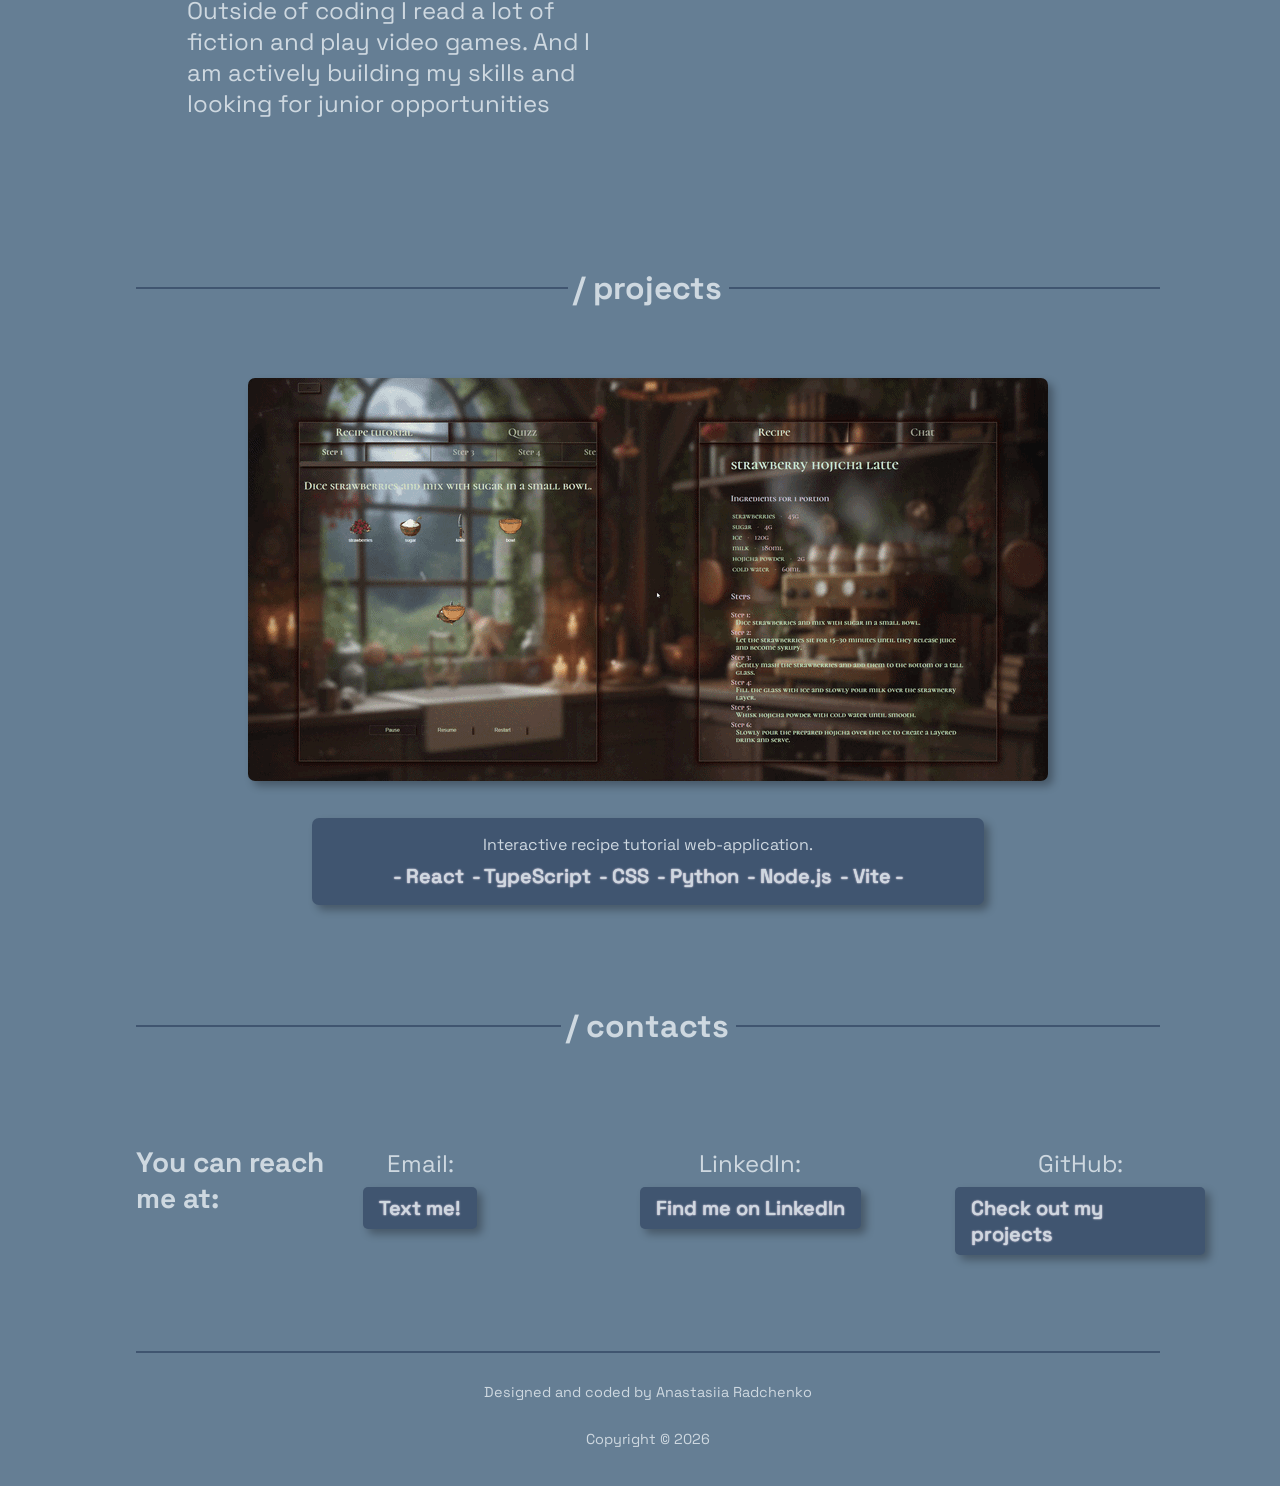
==== commit b014bc7f: "added media for project, created classes for highlight styling, added footer" ====
--- a/main.html
+++ b/main.html
@@ -28,7 +28,7 @@
                 <canvas id="myCanvas" class="canvas" style="width: 400px; height: 400px; cursor: crosshair; touch-action: none" width="400" height="400"></canvas>
             </div>
             <div class="home-intro">
-                <h1>Hello, I am <span style="color: rgb(255, 158, 207); text-shadow:0 0 2px rgb(255, 187, 221), 0 0 1px rgb(255, 187, 221)">Anastasiia</span></h1>
+                <h1>Hello, I am <span class="highlight">Anastasiia</span></h1>
                 <p>I like beautiful things, so I enjoy creating them</p>
             </div>
         </div>
@@ -39,16 +39,16 @@
             </div>
             <div class="about-content">
                 <div class="about-text">
-                    <p>Originally from Ukraine, now based in the <span style="color: rgb(255, 158, 207); text-shadow:0 0 2px rgb(255, 187, 221), 0 0 1px rgb(255, 187, 221)">Netherlands</span>. I am a student at Karazin University
-                    in Kharkiv, studying <span style="color: rgb(255, 158, 207); text-shadow:0 0 2px rgb(255, 187, 221), 0 0 1px rgb(255, 187, 221)">Computer Engineering</span>.
-                    Along the way I figured out I like <span style="color: rgb(255, 158, 207); text-shadow:0 0 2px rgb(255, 187, 221), 0 0 1px rgb(255, 187, 221)">frontend</span>.That`s why I started learning it myself.
-                    <span style="color: rgb(255, 158, 207); text-shadow:0 0 2px rgb(255, 187, 221), 0 0 1px rgb(255, 187, 221)">Technologies</span> I am working with:
+                    <p>Originally from Ukraine, now based in the <span class="highlight">Netherlands</span>. I am a student at Karazin University
+                    in Kharkiv, studying <span class="highlight">Computer Engineering</span>.
+                    Along the way I figured out I like <span class="highlight">frontend</span>.That`s why I started learning it myself.
+                    <span class="highlight">Technologies</span> I am working with:
                     <ul class="techs">
-                        <li><span class="dash">-</span><span class="tech-span"><span style="color: rgb(206, 216, 224); text-shadow:0 0 2px rgb(211, 221, 229), 0 0 1px rgb(255, 187, 221)">JavaScript</span></span></li>
-                        <li><span class="dash">-</span><span class="tech-span"><span style="color: rgb(206, 216, 224); text-shadow:0 0 2px rgb(211, 221, 229), 0 0 1px rgb(255, 187, 221)">React</span></span></li>
-                        <li><span class="dash">-</span><span class="tech-span"><span style="color: rgb(206, 216, 224); text-shadow:0 0 2px rgb(211, 221, 229), 0 0 1px rgb(255, 187, 221)">HTML</span></span></li>
-                        <li><span class="dash">-</span><span class="tech-span"><span style="color: rgb(206, 216, 224); text-shadow:0 0 2px rgb(211, 221, 229), 0 0 1px rgb(255, 187, 221)">CSS</span></span></li>
-                        <li><span class="dash">-</span><span class="tech-span"><span style="color: rgb(206, 216, 224); text-shadow:0 0 2px rgb(211, 221, 229), 0 0 1px rgb(255, 187, 221)">TypeScript</span></span></li>
+                        <li><span class="dash">-</span><span class="tech-span"><span class="highlight-subtle">JavaScript</span></span></li>
+                        <li><span class="dash">-</span><span class="tech-span"><span class="highlight-subtle">React</span></span></li>
+                        <li><span class="dash">-</span><span class="tech-span"><span class="highlight-subtle">HTML</span></span></li>
+                        <li><span class="dash">-</span><span class="tech-span"><span class="highlight-subtle">CSS</span></span></li>
+                        <li><span class="dash">-</span><span class="tech-span"><span class="highlight-subtle">TypeScript</span></span></li>
                     </ul>
                     Outside of coding I read a lot of fiction and play video games.
                     And I am actively building my skills and looking for junior opportunities</p>
@@ -65,17 +65,17 @@
             </div>
             <div class="card-container">
                 <div class="media-carousel">
-                        media will be here
-                    </div>
+                    <img src="/project1.gif" alt="Project 1" class="project-media" onClick="openGithubProject()">
+                </div>
                 <div class="project-card">
                     <span class="project-title">Interactive recipe tutorial web-application.</span>
                     <div class="used-techs">
-                        <span style="color: rgb(206, 216, 224); text-shadow:0 0 2px rgb(211, 221, 229), 0 0 1px rgb(255, 187, 221)">- React</span>
-                        <span style="color: rgb(206, 216, 224); text-shadow:0 0 2px rgb(211, 221, 229), 0 0 1px rgb(255, 187, 221)">- TypeScript</span>
-                        <span style="color: rgb(206, 216, 224); text-shadow:0 0 2px rgb(211, 221, 229), 0 0 1px rgb(255, 187, 221)">- CSS</span>
-                        <span style="color: rgb(206, 216, 224); text-shadow:0 0 2px rgb(211, 221, 229), 0 0 1px rgb(255, 187, 221)">- Python</span>
-                        <span style="color: rgb(206, 216, 224); text-shadow:0 0 2px rgb(211, 221, 229), 0 0 1px rgb(255, 187, 221)">- Node.js</span>
-                        <span style="color: rgb(206, 216, 224); text-shadow:0 0 2px rgb(211, 221, 229), 0 0 1px rgb(255, 187, 221)">- Vite -</span>
+                        <span class="highlight-subtle">- React</span>
+                        <span class="highlight-subtle">- TypeScript</span>
+                        <span class="highlight-subtle">- CSS</span>
+                        <span class="highlight-subtle">- Python</span>
+                        <span class="highlight-subtle">- Node.js</span>
+                        <span class="highlight-subtle">- Vite -</span>
                     </div>  
                 </div>
             </div>
@@ -88,14 +88,21 @@
             <div class="contact-info">
                 <h3>You can reach me at:</h3>
                 <ul class="contact-list">
-                    <li>Email: <span style="color: rgb(206, 216, 224); text-shadow:0 0 2px rgb(211, 221, 229), 0 0 1px rgb(255, 187, 221)">Text me!</span></li>
-                    <li>LinkedIn: <span style="color: rgb(206, 216, 224); text-shadow:0 0 2px rgb(211, 221, 229), 0 0 1px rgb(255, 187, 221)">Find me on LinkedIn</span></li>
-                    <li>GitHub: <span style="color: rgb(206, 216, 224); text-shadow:0 0 2px rgb(211, 221, 229), 0 0 1px rgb(255, 187, 221)">Check out my projects</span></li>
+                    <li>Email: <span class="highlight-subtle" onClick="openEmail()">Text me!</span></li>
+                    <li>LinkedIn: <span class="highlight-subtle" onClick="openLinkedin()">Find me on LinkedIn</span></li>
+                    <li>GitHub: <span class="highlight-subtle" onClick="openGithub()">Check out my projects</span></li>
                 </ul>
+            </div>
+        </div>
+        <div class="footer">
+            <div class="footer-content">
+                <p>Designed and coded by Anastasiia Radchenko</p>
+                <p>Copyright © 2026</p>
             </div>
         </div>
     </div>
 
     <script src="/canvas.js"></script>
+    <script src="/script.js"></script>
 </body>
 </html>
--- a/styles.css
+++ b/styles.css
@@ -102,6 +102,7 @@
     flex-direction: row;
     margin-top: 10rem;
     align-items: center;
+    min-height: 55vh;
 }
 
 .home h1 {
@@ -149,7 +150,7 @@
 }
 
 .about-photo-container {
-    grid: 2;
+    grid-column: 2;
     width: 100%;
     display: flex;
     justify-content: center;    
@@ -195,6 +196,14 @@
     display: flex;
     align-items: center;
     margin-right: 0.5rem;
+}
+
+.card-container {
+    display: flex;
+    flex-direction: column;
+    gap: 2rem;
+    justify-content: center;
+    align-items: center;
 }
 
 .projects {
@@ -216,6 +225,18 @@
     flex-direction: column;
 }
 
+.project-media {
+    width: 100%;
+    border-radius: 7px;
+    box-shadow: 5px 5px 8px rgba(0, 0, 0, 0.3);
+}
+
+.project-media:hover {
+    transform: scale(1.05);
+    transition: transform 0.3s ease;
+    cursor: pointer;
+}
+
 .used-techs {
     display: flex;
     flex-direction: row;
@@ -231,9 +252,10 @@
     align-items: center;
     justify-content: center;
     width: 100%;
-}
-
-.contacts-info {
+    margin-bottom: 5rem;
+}
+
+.contact-info {
     display: flex;
     font-size: 1.5rem;
 }
@@ -267,6 +289,33 @@
     transition: transform 0.3s ease;
 }
 
+.footer {
+    display: flex;
+    flex-direction: column;
+    align-items: center;
+    font-size: 0.9rem;
+    border-top: solid rgb(64, 85, 112) 2px;
+}
+
+.footer-content {
+    display: flex;
+    flex-direction: column;
+    align-items: center;
+    padding: 1rem 0;
+}
+
 .canvas {
     background-color: transparent;
+}
+
+.highlight {
+    color: rgb(255, 158, 207);
+    text-shadow: 0 0 2px rgb(255, 187, 221), 0 0 1px rgb(255, 187, 221);
+}
+
+.highlight-subtle {
+    color: rgb(206, 216, 224);
+    text-shadow: 0 0 2px rgb(211, 221, 229), 0 0 1px rgb(255, 187, 221);
+    font-weight: 500;
+    font-size: 1.25rem;
 }
